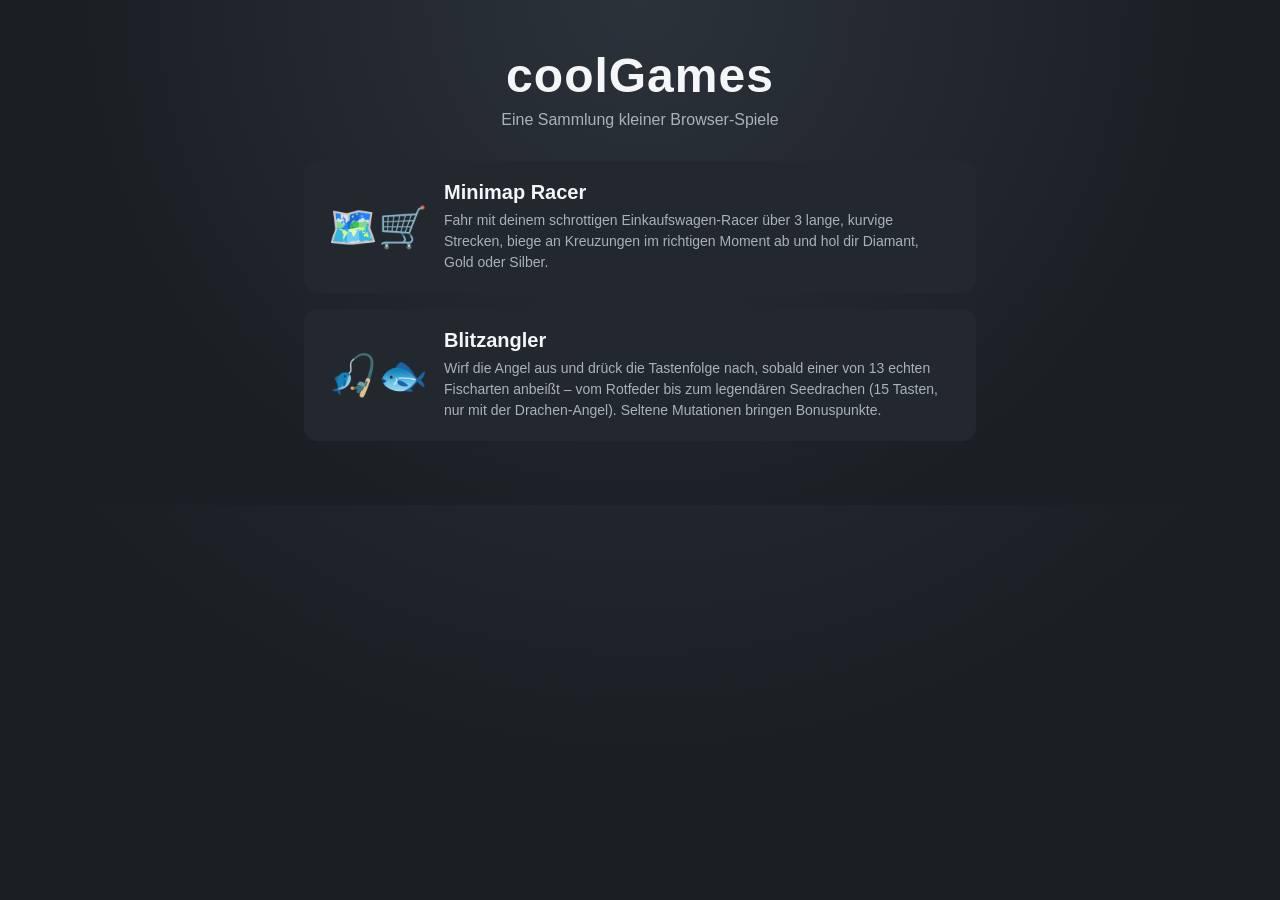
==== index.html @ 12832286 "Add rod designs, catch mutations, and 5 legendary fish up to a Dragon Rod Rods now have distinct vis" ====
<!DOCTYPE html>
<html lang="de">
<head>
<meta charset="UTF-8">
<meta name="viewport" content="width=device-width, initial-scale=1.0">
<title>coolGames</title>
<link rel="stylesheet" href="style.css">
</head>
<body>
<div id="app">
  <h1>coolGames</h1>
  <p class="subtitle">Eine Sammlung kleiner Browser-Spiele</p>

  <div class="game-grid">
    <a class="game-card" href="minimap-racer/index.html">
      <div class="game-thumb">🗺️🛒</div>
      <div class="game-info">
        <h2>Minimap Racer</h2>
        <p>Fahr mit deinem schrottigen Einkaufswagen-Racer über 3 lange, kurvige Strecken, biege an Kreuzungen im richtigen Moment ab und hol dir Diamant, Gold oder Silber.</p>
      </div>
    </a>
    <a class="game-card" href="fishing-game/index.html">
      <div class="game-thumb">🎣🐟</div>
      <div class="game-info">
        <h2>Blitzangler</h2>
        <p>Wirf die Angel aus und drück die Tastenfolge nach, sobald einer von 13 echten Fischarten anbeißt – vom Rotfeder bis zum legendären Seedrachen (15 Tasten, nur mit der Drachen-Angel). Seltene Mutationen bringen Bonuspunkte.</p>
      </div>
    </a>
  </div>
</div>
</body>
</html>
---- style.css ----
:root {
  --bg: #1b1f24;
  --panel: #23272e;
  --text: #f4f6f8;
  --text-dim: #a9b2bc;
  --accent: #f2994a;
}

* { box-sizing: border-box; }

html, body {
  margin: 0;
  min-height: 100%;
  background: radial-gradient(circle at 50% 0%, #2c323a 0%, var(--bg) 70%);
  color: var(--text);
  font-family: "Segoe UI", Roboto, Helvetica, Arial, sans-serif;
}

#app {
  max-width: 720px;
  margin: 0 auto;
  padding: 48px 24px 64px;
  display: flex;
  flex-direction: column;
  align-items: center;
  text-align: center;
}

h1 {
  margin: 0;
  font-size: clamp(32px, 6vw, 48px);
  letter-spacing: 1px;
}

.subtitle {
  color: var(--text-dim);
  margin: 8px 0 32px;
}

.game-grid {
  width: 100%;
  display: grid;
  gap: 16px;
}

.game-card {
  display: flex;
  gap: 16px;
  align-items: center;
  text-align: left;
  background: var(--panel);
  border-radius: 14px;
  padding: 18px 22px;
  text-decoration: none;
  color: var(--text);
  border: 2px solid transparent;
  transition: border-color .15s, transform .15s;
}

.game-card:hover {
  border-color: var(--accent);
  transform: translateY(-2px);
}

.game-thumb {
  font-size: 40px;
  line-height: 1;
  flex-shrink: 0;
}

.game-info h2 {
  margin: 0 0 6px;
  font-size: 20px;
}

.game-info p {
  margin: 0;
  color: var(--text-dim);
  font-size: 14px;
  line-height: 1.5;
}
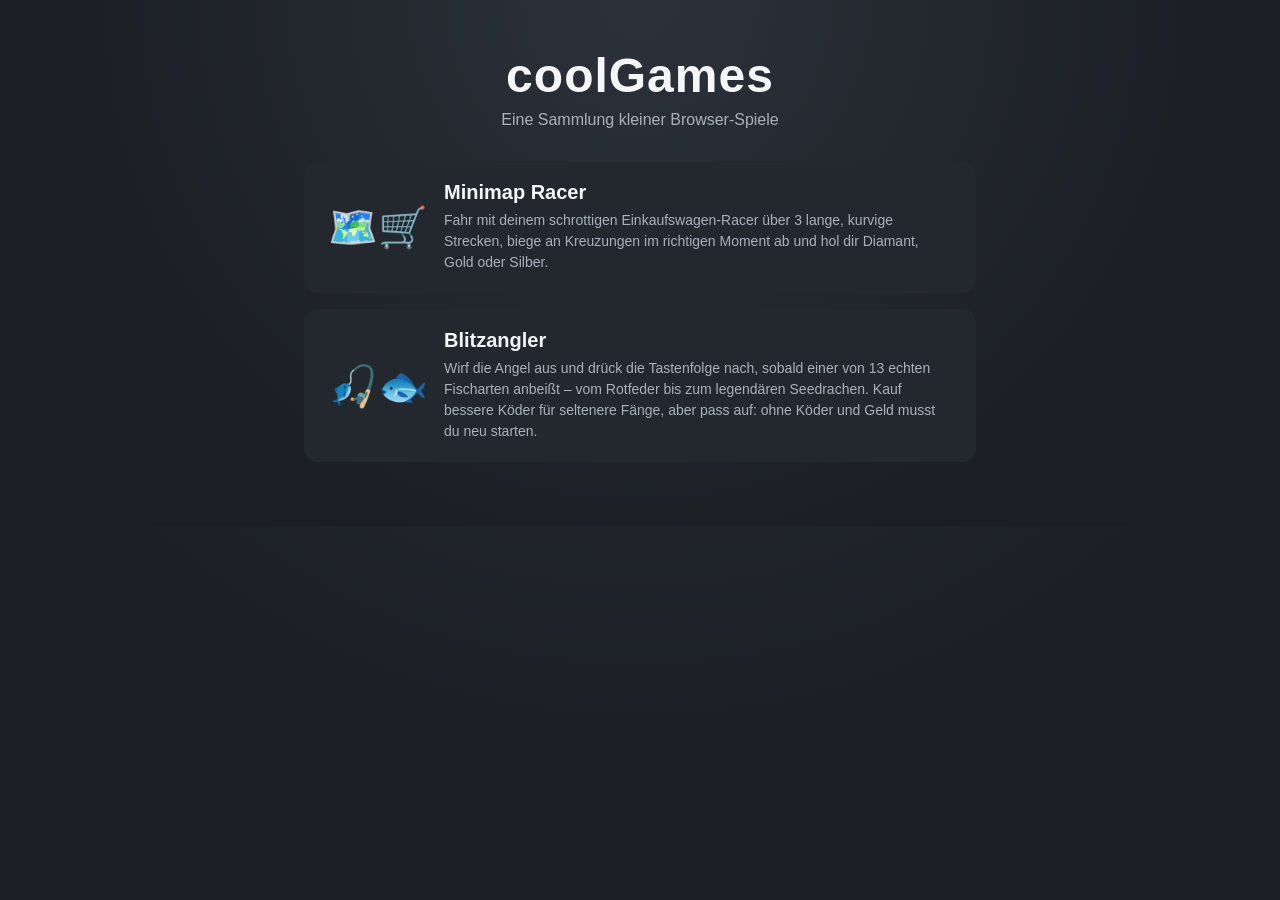
==== commit 581216f3: "Add a bait system: 4 tiers, consumed per cast, or a forced reset Adds Köder (bait) as a resource req" ====
--- a/index.html
+++ b/index.html
@@ -23,7 +23,7 @@
       <div class="game-thumb">🎣🐟</div>
       <div class="game-info">
         <h2>Blitzangler</h2>
-        <p>Wirf die Angel aus und drück die Tastenfolge nach, sobald einer von 13 echten Fischarten anbeißt – vom Rotfeder bis zum legendären Seedrachen (15 Tasten, nur mit der Drachen-Angel). Seltene Mutationen bringen Bonuspunkte.</p>
+        <p>Wirf die Angel aus und drück die Tastenfolge nach, sobald einer von 13 echten Fischarten anbeißt – vom Rotfeder bis zum legendären Seedrachen. Kauf bessere Köder für seltenere Fänge, aber pass auf: ohne Köder und Geld musst du neu starten.</p>
       </div>
     </a>
   </div>
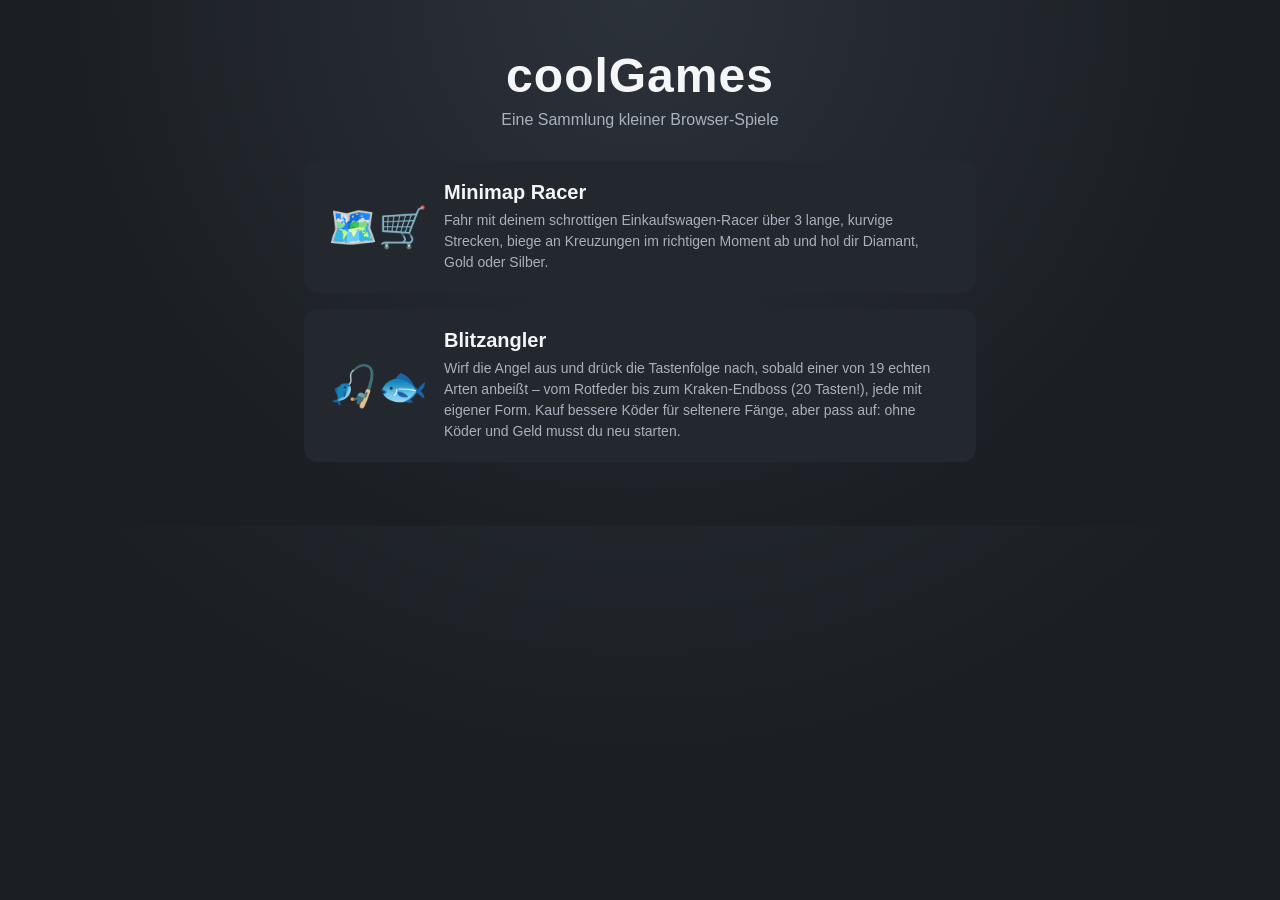
==== commit 9fee9bdb: "Extend to 19 species with a Kraken endboss, 15 mutations, 5 new rods Fish roster grows from 13 to 19" ====
--- a/index.html
+++ b/index.html
@@ -23,7 +23,7 @@
       <div class="game-thumb">🎣🐟</div>
       <div class="game-info">
         <h2>Blitzangler</h2>
-        <p>Wirf die Angel aus und drück die Tastenfolge nach, sobald einer von 13 echten Fischarten anbeißt – vom Rotfeder bis zum legendären Seedrachen. Kauf bessere Köder für seltenere Fänge, aber pass auf: ohne Köder und Geld musst du neu starten.</p>
+        <p>Wirf die Angel aus und drück die Tastenfolge nach, sobald einer von 19 echten Arten anbeißt – vom Rotfeder bis zum Kraken-Endboss (20 Tasten!), jede mit eigener Form. Kauf bessere Köder für seltenere Fänge, aber pass auf: ohne Köder und Geld musst du neu starten.</p>
       </div>
     </a>
   </div>
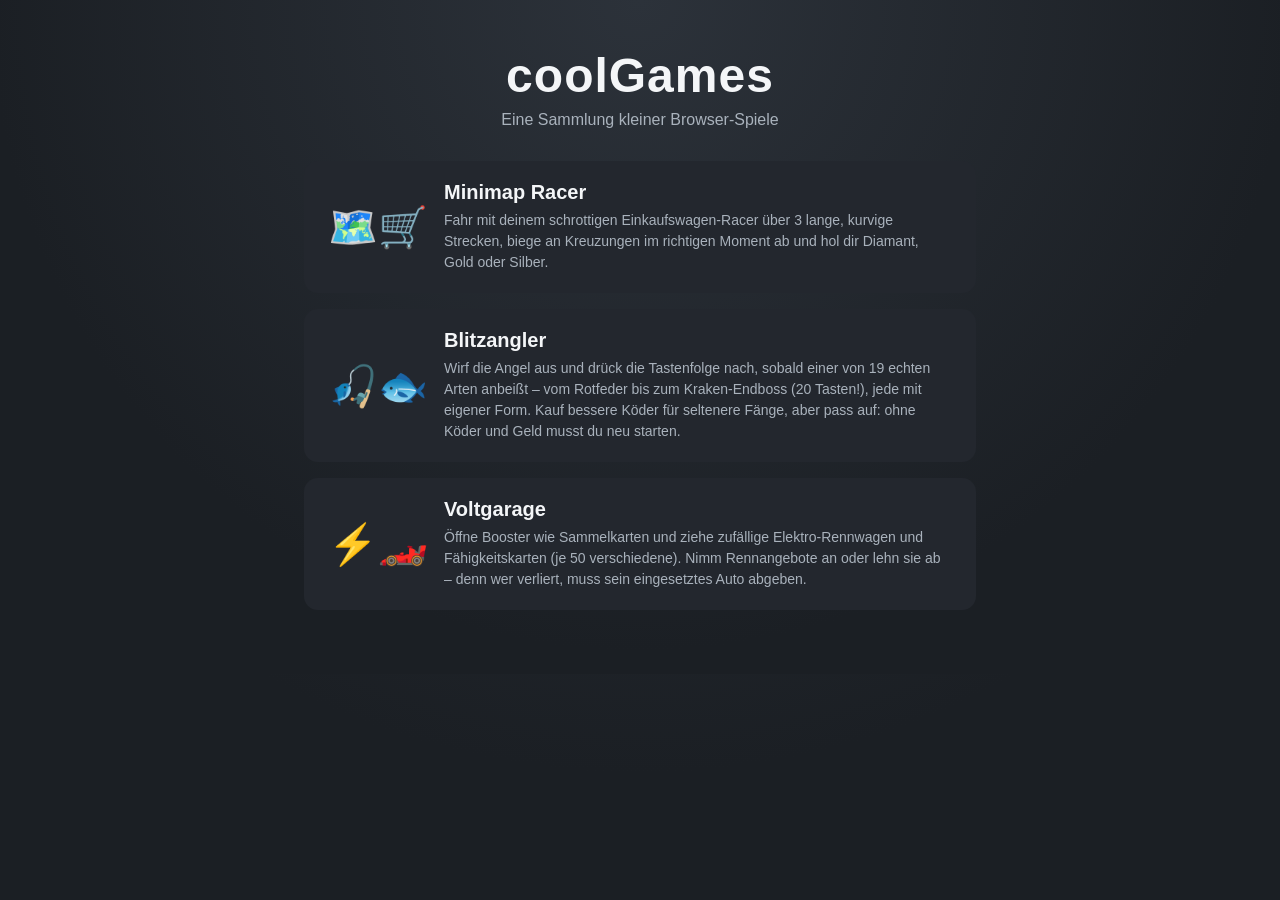
==== commit 4bfafdcc: "Add Voltgarage: a booster-pack collecting game with 50 electric cars Open packs for random cars and " ====
--- a/index.html
+++ b/index.html
@@ -26,6 +26,13 @@
         <p>Wirf die Angel aus und drück die Tastenfolge nach, sobald einer von 19 echten Arten anbeißt – vom Rotfeder bis zum Kraken-Endboss (20 Tasten!), jede mit eigener Form. Kauf bessere Köder für seltenere Fänge, aber pass auf: ohne Köder und Geld musst du neu starten.</p>
       </div>
     </a>
+    <a class="game-card" href="voltgarage/index.html">
+      <div class="game-thumb">⚡🏎️</div>
+      <div class="game-info">
+        <h2>Voltgarage</h2>
+        <p>Öffne Booster wie Sammelkarten und ziehe zufällige Elektro-Rennwagen und Fähigkeitskarten (je 50 verschiedene). Nimm Rennangebote an oder lehn sie ab – denn wer verliert, muss sein eingesetztes Auto abgeben.</p>
+      </div>
+    </a>
   </div>
 </div>
 </body>
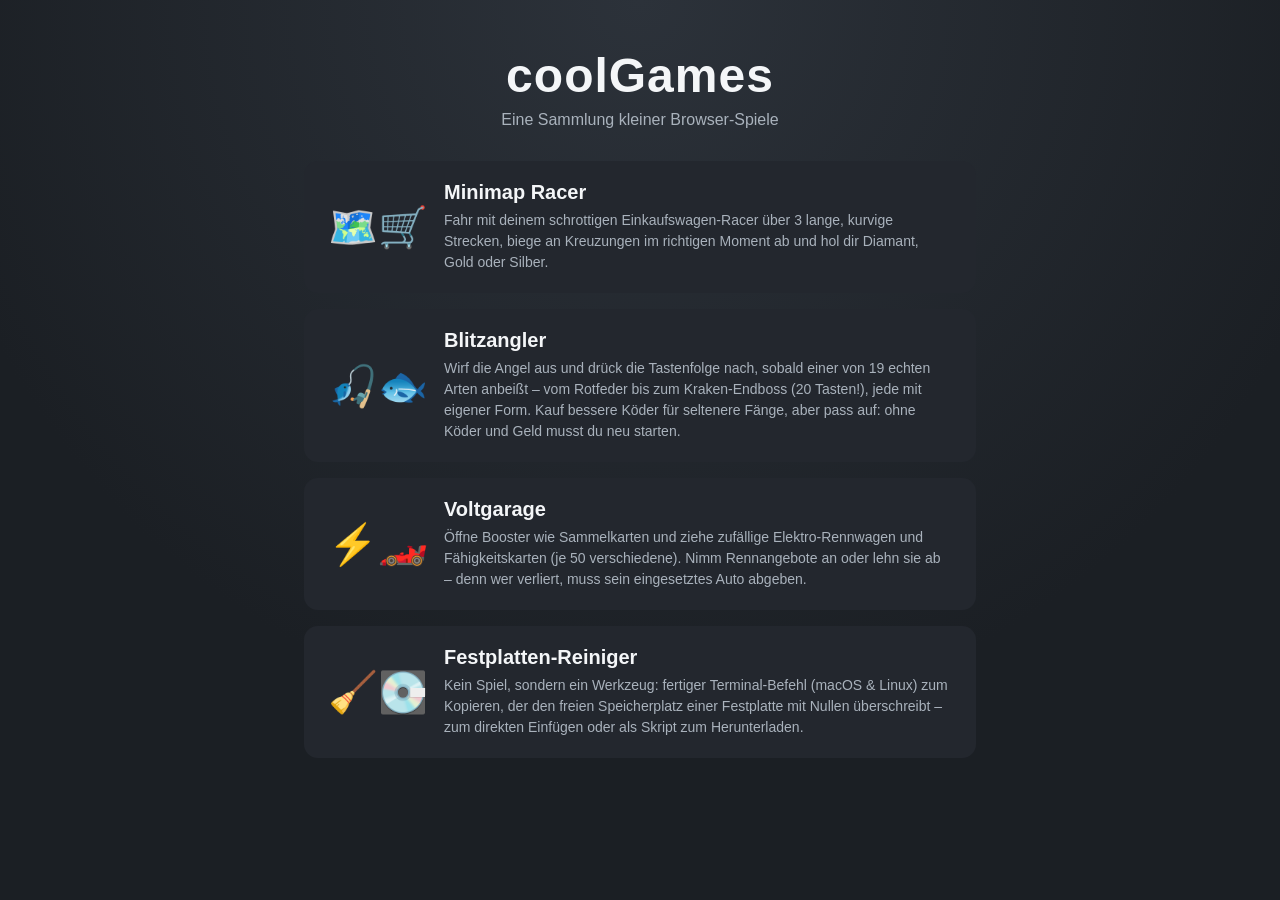
==== commit c71a9538: "Add a disk-wiper tool: zero out free disk space (macOS & Linux) A browser page can't reach raw free " ====
--- a/index.html
+++ b/index.html
@@ -33,6 +33,13 @@
         <p>Öffne Booster wie Sammelkarten und ziehe zufällige Elektro-Rennwagen und Fähigkeitskarten (je 50 verschiedene). Nimm Rennangebote an oder lehn sie ab – denn wer verliert, muss sein eingesetztes Auto abgeben.</p>
       </div>
     </a>
+    <a class="game-card" href="disk-wiper/index.html">
+      <div class="game-thumb">🧹💽</div>
+      <div class="game-info">
+        <h2>Festplatten-Reiniger</h2>
+        <p>Kein Spiel, sondern ein Werkzeug: fertiger Terminal-Befehl (macOS &amp; Linux) zum Kopieren, der den freien Speicherplatz einer Festplatte mit Nullen überschreibt – zum direkten Einfügen oder als Skript zum Herunterladen.</p>
+      </div>
+    </a>
   </div>
 </div>
 </body>
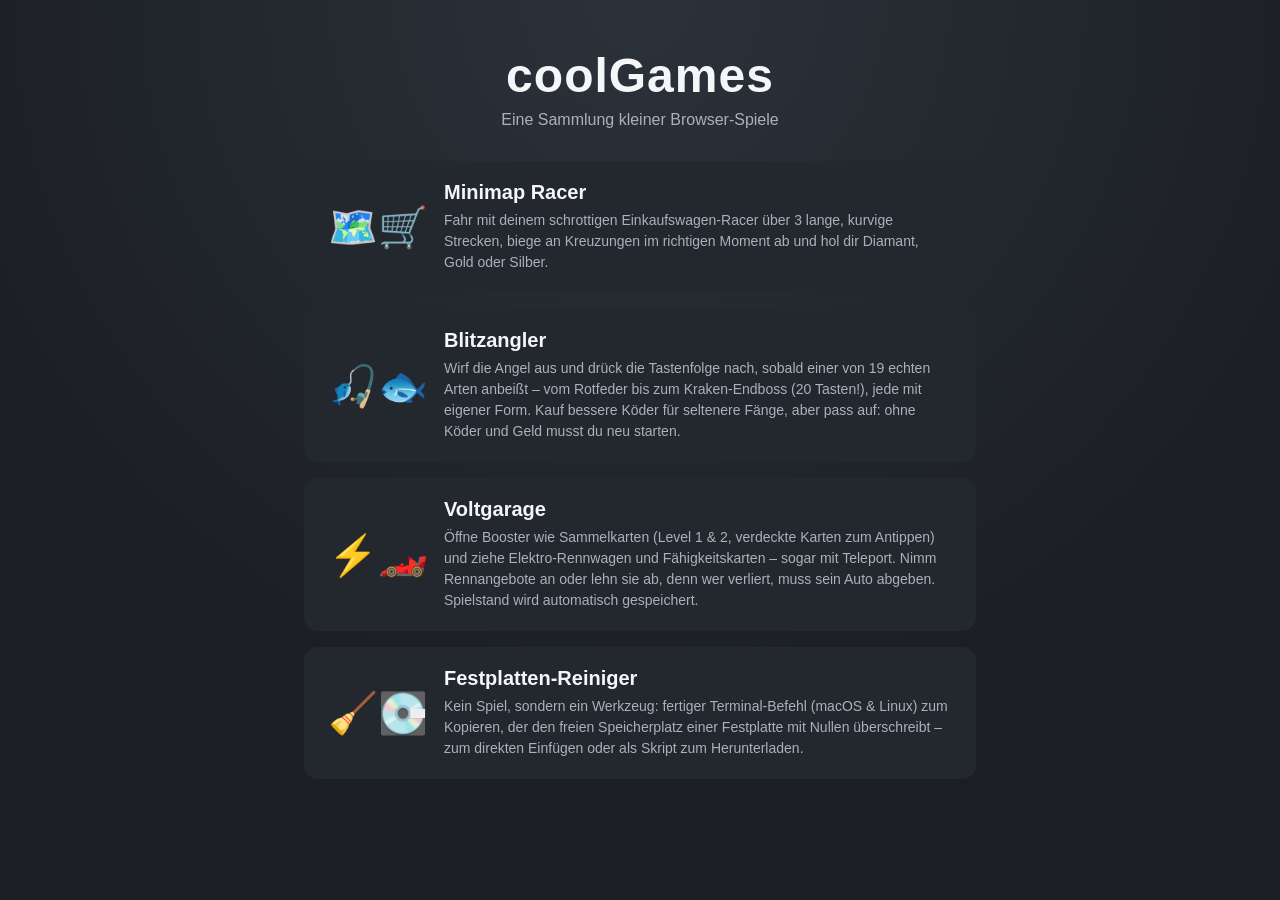
==== commit 5f3fa888: "Add autosave, leveled boosters, flip-to-reveal cards, and teleport Four features for Voltgarage:  - " ====
--- a/index.html
+++ b/index.html
@@ -30,7 +30,7 @@
       <div class="game-thumb">⚡🏎️</div>
       <div class="game-info">
         <h2>Voltgarage</h2>
-        <p>Öffne Booster wie Sammelkarten und ziehe zufällige Elektro-Rennwagen und Fähigkeitskarten (je 50 verschiedene). Nimm Rennangebote an oder lehn sie ab – denn wer verliert, muss sein eingesetztes Auto abgeben.</p>
+        <p>Öffne Booster wie Sammelkarten (Level 1 &amp; 2, verdeckte Karten zum Antippen) und ziehe Elektro-Rennwagen und Fähigkeitskarten – sogar mit Teleport. Nimm Rennangebote an oder lehn sie ab, denn wer verliert, muss sein Auto abgeben. Spielstand wird automatisch gespeichert.</p>
       </div>
     </a>
     <a class="game-card" href="disk-wiper/index.html">
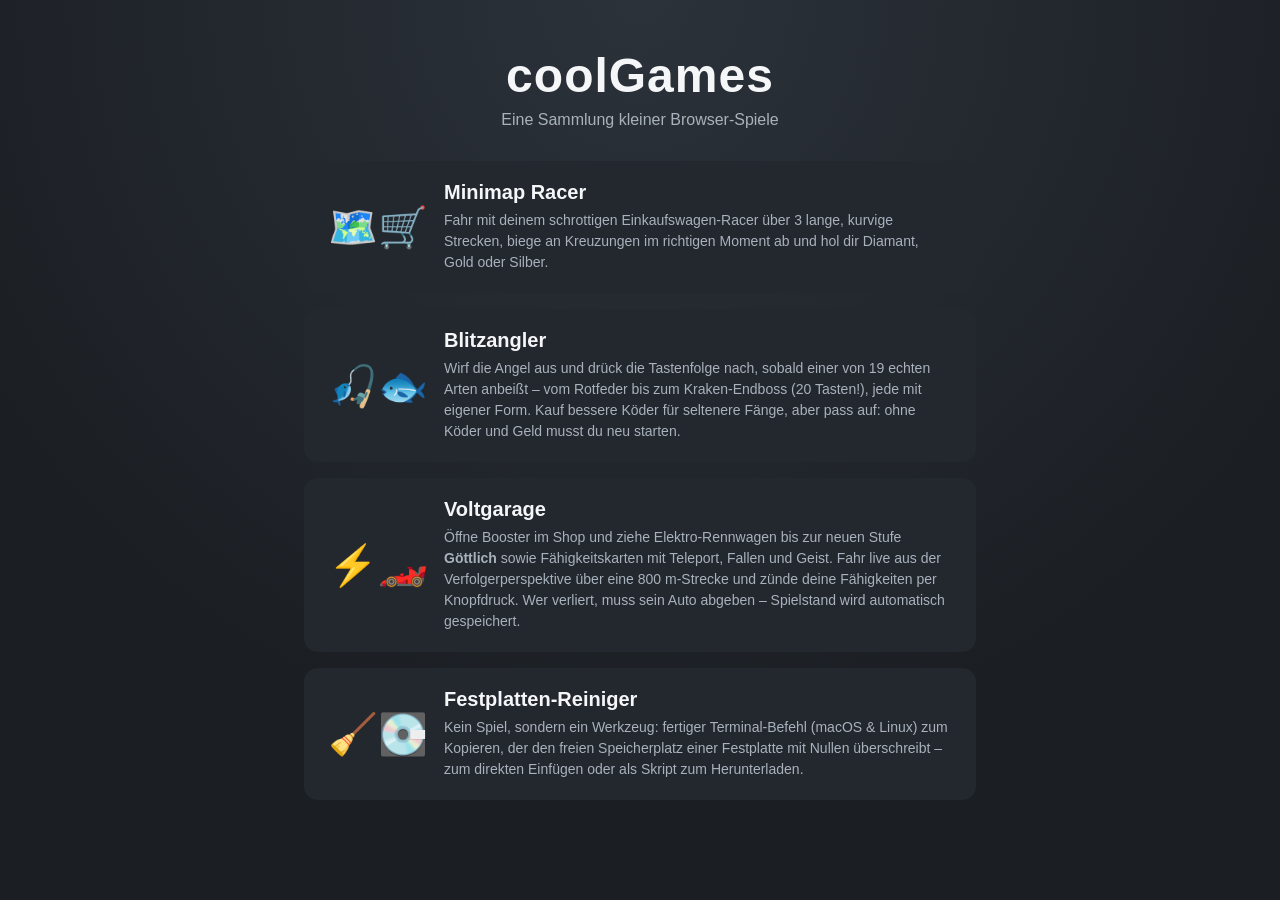
==== commit ebe5b8d8: "Voltgarage: divine car tier, live ego-view races, active abilities, shop Major overhaul of the race " ====
--- a/index.html
+++ b/index.html
@@ -30,7 +30,7 @@
       <div class="game-thumb">⚡🏎️</div>
       <div class="game-info">
         <h2>Voltgarage</h2>
-        <p>Öffne Booster wie Sammelkarten (Level 1 &amp; 2, verdeckte Karten zum Antippen) und ziehe Elektro-Rennwagen und Fähigkeitskarten – sogar mit Teleport. Nimm Rennangebote an oder lehn sie ab, denn wer verliert, muss sein Auto abgeben. Spielstand wird automatisch gespeichert.</p>
+        <p>Öffne Booster im Shop und ziehe Elektro-Rennwagen bis zur neuen Stufe <b>Göttlich</b> sowie Fähigkeitskarten mit Teleport, Fallen und Geist. Fahr live aus der Verfolgerperspektive über eine 800&nbsp;m-Strecke und zünde deine Fähigkeiten per Knopfdruck. Wer verliert, muss sein Auto abgeben – Spielstand wird automatisch gespeichert.</p>
       </div>
     </a>
     <a class="game-card" href="disk-wiper/index.html">
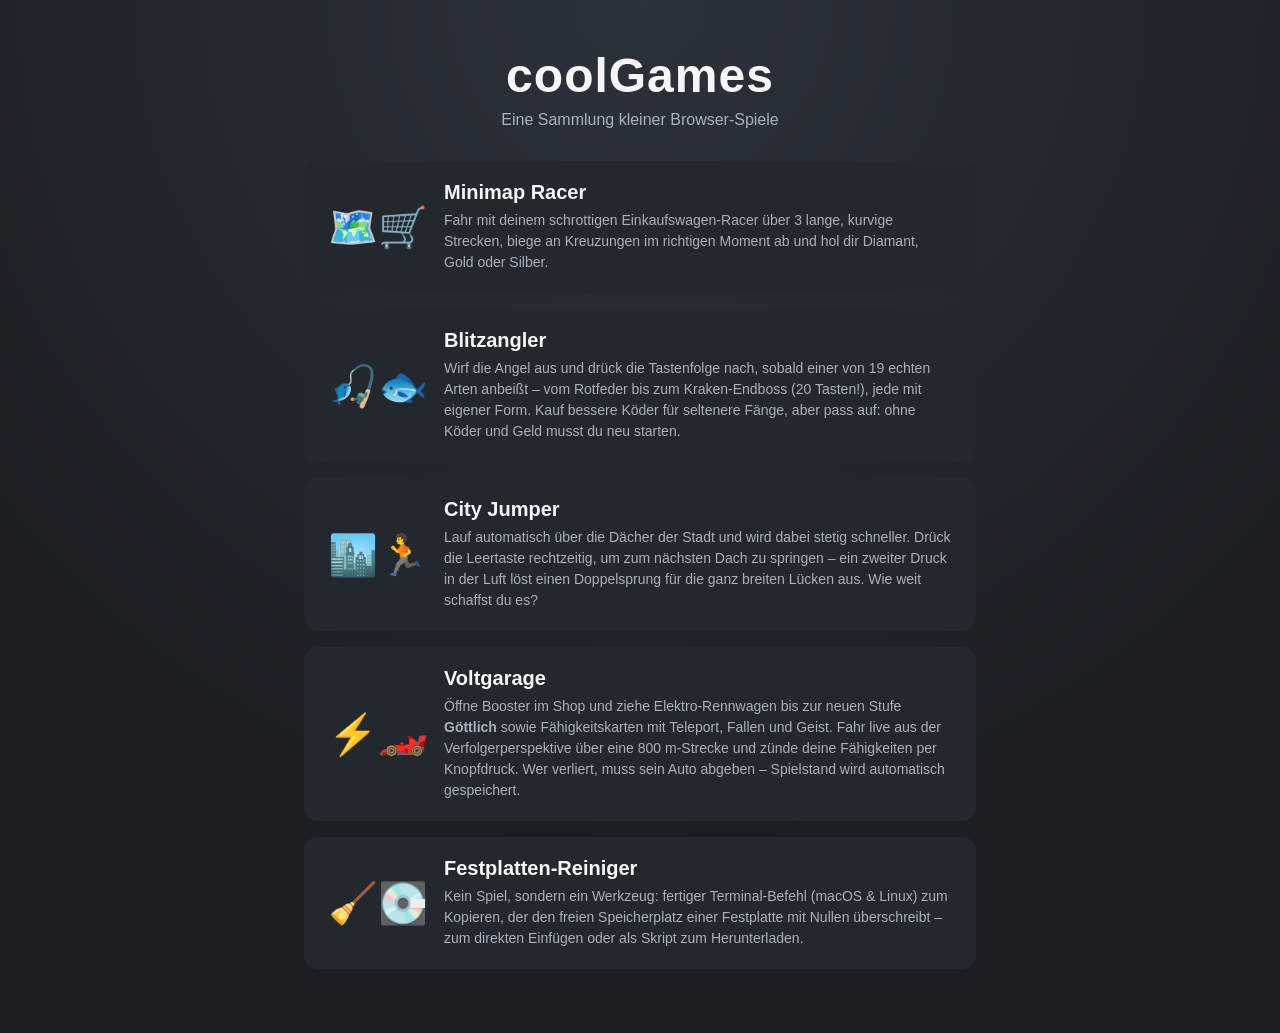
==== commit 465bdc35: "Add City Jumper, a new rooftop endless-runner game New game under city-jumper/: the character auto-r" ====
--- a/index.html
+++ b/index.html
@@ -26,6 +26,13 @@
         <p>Wirf die Angel aus und drück die Tastenfolge nach, sobald einer von 19 echten Arten anbeißt – vom Rotfeder bis zum Kraken-Endboss (20 Tasten!), jede mit eigener Form. Kauf bessere Köder für seltenere Fänge, aber pass auf: ohne Köder und Geld musst du neu starten.</p>
       </div>
     </a>
+    <a class="game-card" href="city-jumper/index.html">
+      <div class="game-thumb">🏙️🏃</div>
+      <div class="game-info">
+        <h2>City Jumper</h2>
+        <p>Lauf automatisch über die Dächer der Stadt und wird dabei stetig schneller. Drück die Leertaste rechtzeitig, um zum nächsten Dach zu springen – ein zweiter Druck in der Luft löst einen Doppelsprung für die ganz breiten Lücken aus. Wie weit schaffst du es?</p>
+      </div>
+    </a>
     <a class="game-card" href="voltgarage/index.html">
       <div class="game-thumb">⚡🏎️</div>
       <div class="game-info">
